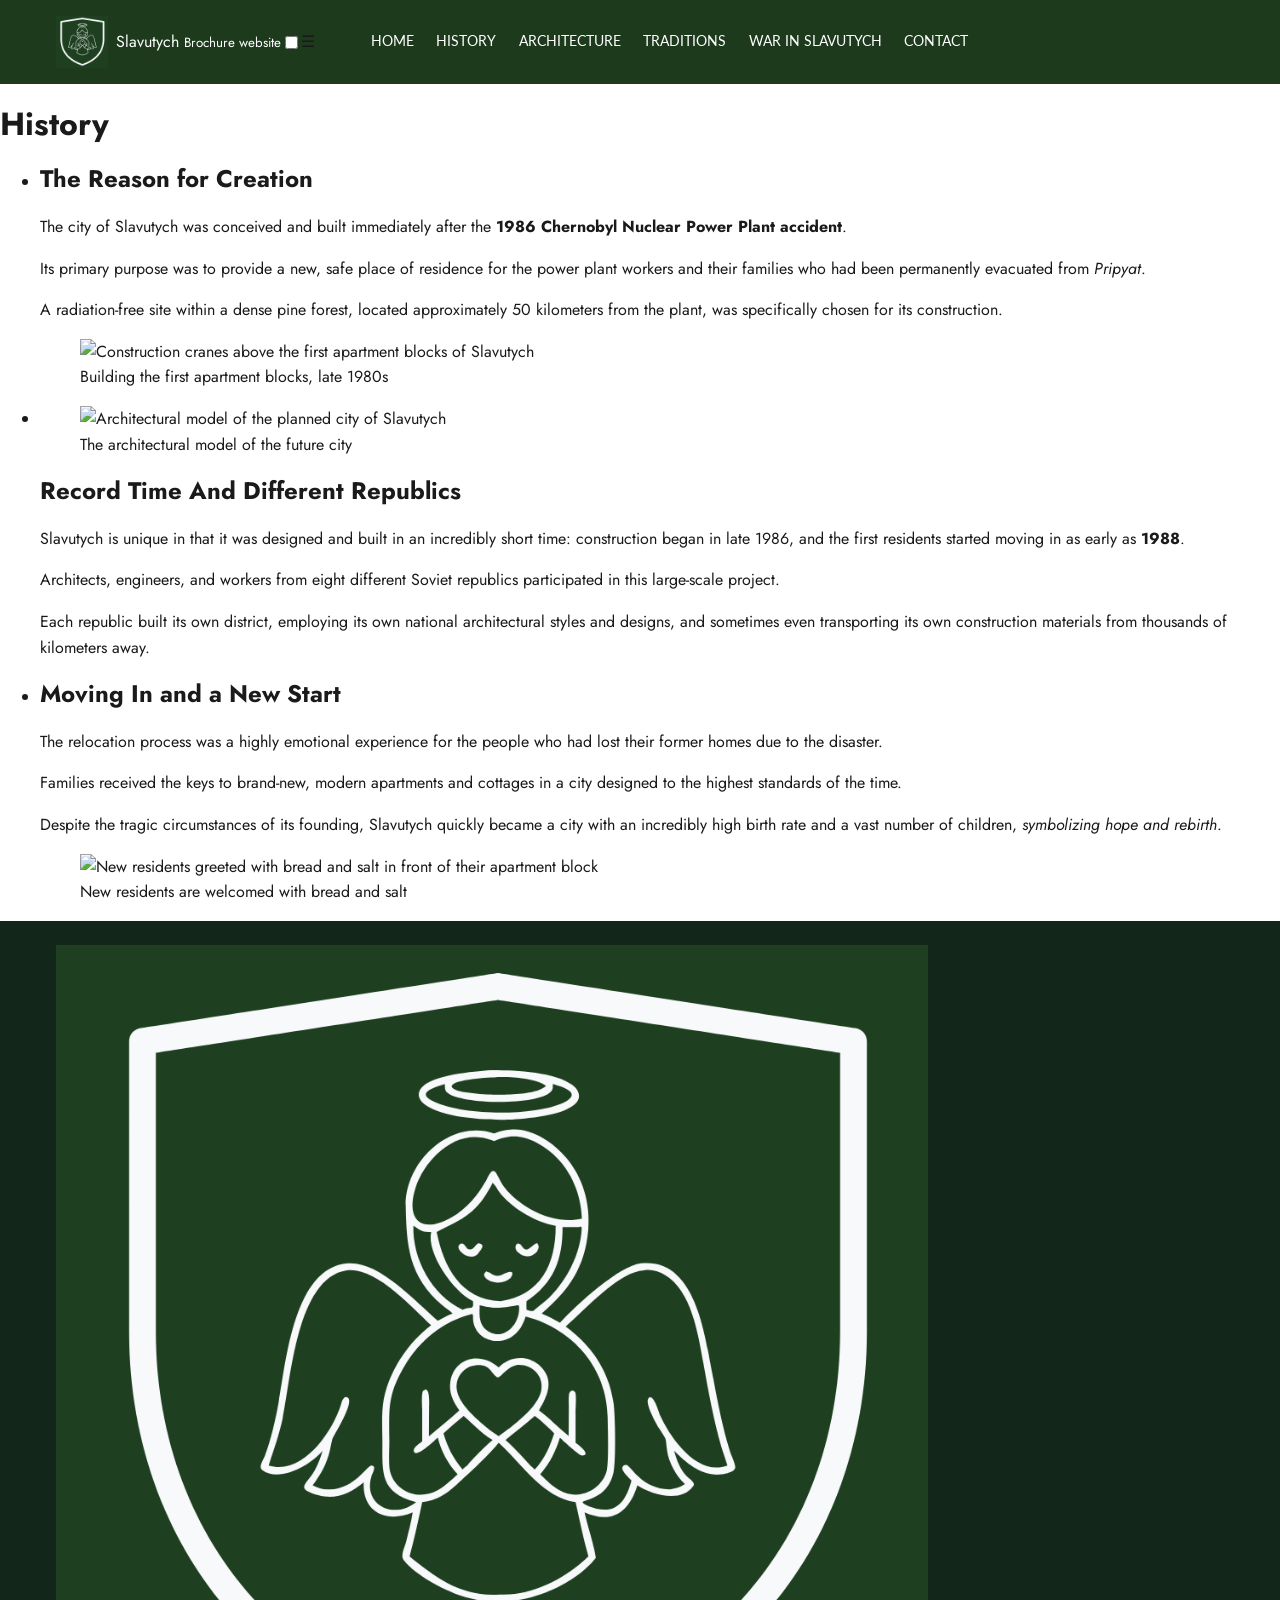
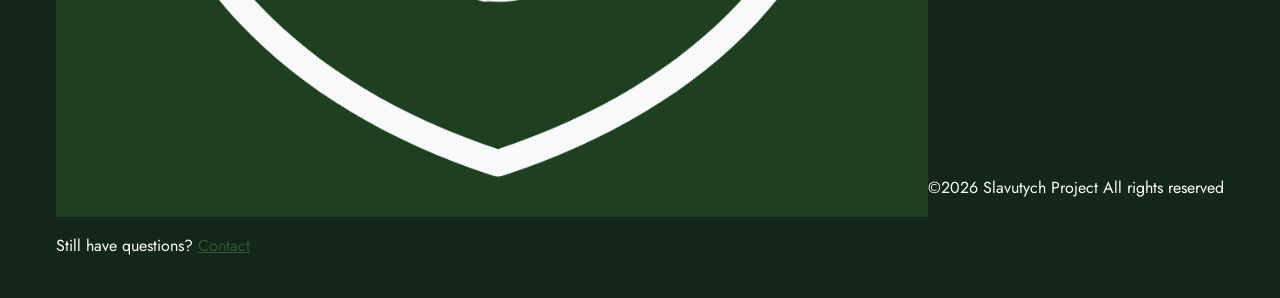
==== history.html @ b5a0e9a0 "Initial project setup, base HTML structure and core styles" ====
﻿<!DOCTYPE html>
<html lang="en">
	<head>
		<meta charset="utf-8" />
		<meta name="viewport" content="width=device-width, initial-scale=1" />
		<meta name="description" content="Why and how Slavutych was built after the 1986 Chernobyl accident, and how its first residents started a new life in the pine forest." />
		<meta name="keywords" content="Slavutych, history, Chernobyl, Pripyat, Ukraine" />
		<meta name="author" content="Hlib Yeromin" />
		<title>Slavutych | History</title>
		<link rel="icon" type="image/svg+xml" href="img/favicon.svg" />
		<link rel="stylesheet" type="text/css" href="https://fonts.googleapis.com/css2?family=Jost:wght@400;500;600;700&amp;family=Lato:wght@400;700&amp;display=swap" />
		<link rel="stylesheet" type="text/css" href="css/style.css" />
	</head>
	<body>
		<header class="site-header">
			<a class="logo" href="index.html">
				<img src="img/logo.png" alt="Slavutych logo" title="Slavutych - home" />
				<span class="logo-name">Slavutych <small>Brochure website</small></span>
			</a>
			<input type="checkbox" id="menu-toggle" class="menu-toggle" />
			<label for="menu-toggle" class="menu-button" title="Menu">&#9776;</label>
			<nav class="main-nav">
				<ul>
					<li><a href="index.html">Home</a></li>
					<li><a href="history.html" aria-current="page">History</a></li>
					<li><a href="architecture.html">Architecture</a></li>
					<li><a href="traditions.html">Traditions</a></li>
					<li><a href="war.html">War in Slavutych</a></li>
					<li><a href="contact.html">Contact</a></li>
				</ul>
			</nav>
		</header>

		<main>
			<h1 class="page-title">History</h1>

			<ul class="stories">
				<li class="story">
					<article>
						<h2>The Reason for Creation</h2>
						<p>The city of Slavutych was conceived and built immediately after the <strong>1986 Chernobyl Nuclear Power Plant accident</strong>.</p>
						<p>Its primary purpose was to provide a new, safe place of residence for the power plant workers and their families who had been permanently evacuated from <em>Pripyat</em>.</p>
						<p>A radiation-free site within a dense pine forest, located approximately 50 kilometers from the plant, was specifically chosen for its construction.</p>
					</article>
					<figure>
						<img src="img/history-construction.jpg" alt="Construction cranes above the first apartment blocks of Slavutych" title="Construction of Slavutych" />
						<figcaption>Building the first apartment blocks, late 1980s</figcaption>
					</figure>
				</li>
				<li class="story">
					<figure>
						<img src="img/history-model.jpg" alt="Architectural model of the planned city of Slavutych" title="Model of Slavutych" />
						<figcaption>The architectural model of the future city</figcaption>
					</figure>
					<article>
						<h2>Record Time And Different Republics</h2>
						<p>Slavutych is unique in that it was designed and built in an incredibly short time: construction began in late 1986, and the first residents started moving in as early as <strong>1988</strong>.</p>
						<p>Architects, engineers, and workers from eight different Soviet republics participated in this large-scale project.</p>
						<p>Each republic built its own district, employing its own national architectural styles and designs, and sometimes even transporting its own construction materials from thousands of kilometers away.</p>
					</article>
				</li>
				<li class="story">
					<article>
						<h2>Moving In and a New Start</h2>
						<p>The relocation process was a highly emotional experience for the people who had lost their former homes due to the disaster.</p>
						<p>Families received the keys to brand-new, modern apartments and cottages in a city designed to the highest standards of the time.</p>
						<p>Despite the tragic circumstances of its founding, Slavutych quickly became a city with an incredibly high birth rate and a vast number of children, <em>symbolizing hope and rebirth</em>.</p>
					</article>
					<figure>
						<img src="img/history-moving-in.jpg" alt="New residents greeted with bread and salt in front of their apartment block" title="Moving in" />
						<figcaption>New residents are welcomed with bread and salt</figcaption>
					</figure>
				</li>
			</ul>

		</main>

		<footer class="site-footer">
			<a class="footer-logo" href="index.html">
				<img src="img/logo.png" alt="Slavutych logo" title="Back to home" />
			</a>
			<p class="copyright">&copy;2026 Slavutych Project <span>All rights reserved</span></p>
			<p class="footer-contact">Still have questions? <a href="contact.html">Contact</a></p>
		</footer>
	</body>
</html>
---- css/style.css ----
﻿/* Main stylesheet */
html {
	font-size: 100%;
}

body {
	margin: 0;
	font-family: "Jost", Arial, sans-serif;
	font-size: 1rem;
	line-height: 1.6;
	color: #1a1a1a;
	background-color: #ffffff;
}

img {
	display: block;
	max-width: 100%;
}

h1, h2, h3 {
	font-family: "Jost", Arial, sans-serif;
	line-height: 1.2;
}

a {
	color: #2d5a2d;
}

a:hover, a:focus {
	color: #13261a;
}

.site-header {
	position: relative;
	display: flex;
	align-items: center;
	padding: 1rem 3.5rem;
	background-color: #1d3a1d;
}

.logo {
	display: flex;
	align-items: center;
	gap: 0.5rem;
	color: #ffffff;
	text-decoration: none;
}

.logo img {
	width: 3.25rem;
	height: auto;
}

.main-nav {
	flex: 1;
	margin-left: 3rem;
}

.main-nav > ul {
	display: flex;
	align-items: center;
	gap: 0.4rem;
	margin: 0;
	padding: 0;
	list-style: none;
}

.main-nav a {
	display: block;
	padding: 0.35rem 0.5rem;
	font-family: "Lato", Arial, sans-serif;
	font-size: 0.85rem;
	text-transform: uppercase;
	text-decoration: none;
	color: #ffffff;
}

.site-footer {
	display: grid;
	grid-template-columns: 1fr auto;
	align-items: end;
	padding: 1.5rem 3.5rem;
	color: #ffffff;
	background-color: #13261a;
}
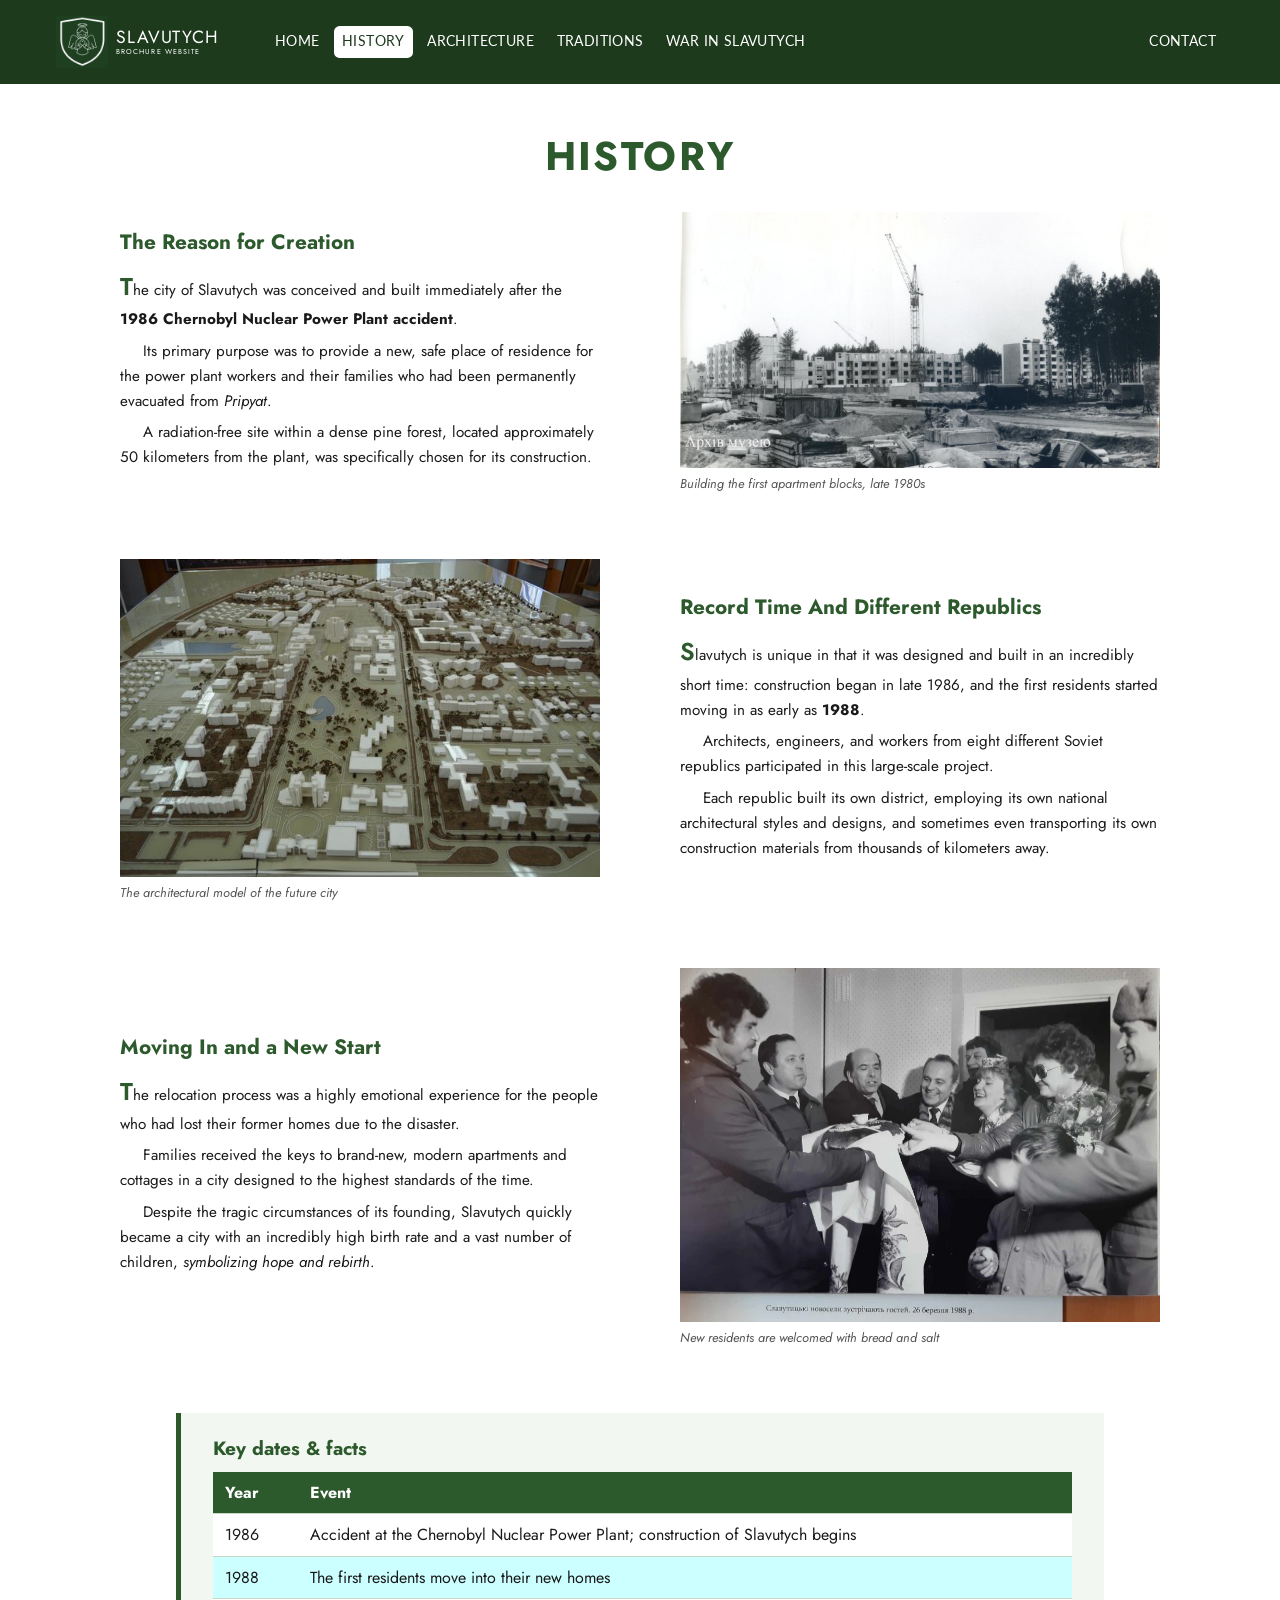
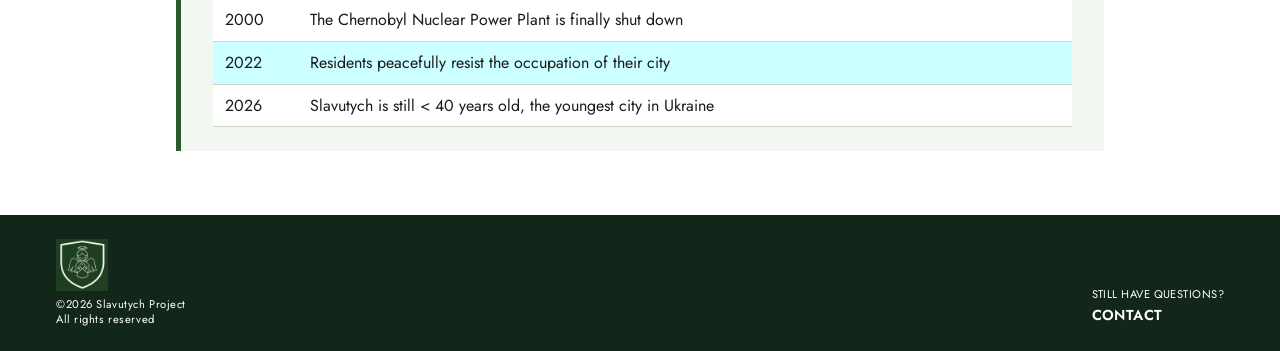
==== commit b0288b8c: "Add Chernobyl timeline table to history page with striped nth-child styling" ====
--- a/history.html
+++ b/history.html
@@ -1,4 +1,4 @@
-﻿<!DOCTYPE html>
+<!DOCTYPE html>
 <html lang="en">
 	<head>
 		<meta charset="utf-8" />
@@ -73,6 +73,39 @@
 				</li>
 			</ul>
 
+			<aside class="fact">
+				<h2>Key dates &amp; facts</h2>
+				<table class="facts-table">
+					<thead>
+						<tr>
+							<th>Year</th>
+							<th>Event</th>
+						</tr>
+					</thead>
+					<tbody>
+						<tr>
+							<td>1986</td>
+							<td>Accident at the Chernobyl Nuclear Power Plant; construction of Slavutych begins</td>
+						</tr>
+						<tr>
+							<td>1988</td>
+							<td>The first residents move into their new homes</td>
+						</tr>
+						<tr>
+							<td>2000</td>
+							<td>The Chernobyl Nuclear Power Plant is finally shut down</td>
+						</tr>
+						<tr>
+							<td>2022</td>
+							<td>Residents peacefully resist the occupation of their city</td>
+						</tr>
+						<tr>
+							<td>2026</td>
+							<td>Slavutych is still &lt; 40 years old, the youngest city in Ukraine</td>
+						</tr>
+					</tbody>
+				</table>
+			</aside>
 		</main>
 
 		<footer class="site-footer">
--- a/css/style.css
+++ b/css/style.css
@@ -30,6 +30,10 @@
 	color: #13261a;
 }
 
+a:active {
+	color: #5f8f3f;
+}
+
 .site-header {
 	position: relative;
 	display: flex;
@@ -49,6 +53,31 @@
 .logo img {
 	width: 3.25rem;
 	height: auto;
+}
+
+.logo-name {
+	font-size: 1.1rem;
+	line-height: 1.1;
+	letter-spacing: 0.05em;
+	text-transform: uppercase;
+}
+
+.logo-name small {
+	display: block;
+	font-size: 0.45rem;
+	letter-spacing: 0.15em;
+}
+
+.logo:hover, .logo:focus {
+	color: #ffffff;
+}
+
+.menu-toggle {
+	display: none;
+}
+
+.menu-button {
+	display: none;
 }
 
 .main-nav {
@@ -65,14 +94,365 @@
 	list-style: none;
 }
 
+.main-nav li:last-child {
+	margin-left: auto;
+}
+
 .main-nav a {
 	display: block;
 	padding: 0.35rem 0.5rem;
 	font-family: "Lato", Arial, sans-serif;
 	font-size: 0.85rem;
+	letter-spacing: 0.03em;
 	text-transform: uppercase;
 	text-decoration: none;
 	color: #ffffff;
+	white-space: nowrap;
+	border-radius: 0.35rem;
+}
+
+.main-nav a:hover, .main-nav a:focus {
+	color: #ffffff;
+	background-color: rgba(255, 255, 255, 0.15);
+}
+
+.main-nav a[aria-current="page"] {
+	color: #1d3a1d;
+	background-color: #ffffff;
+}
+
+.hero {
+	position: relative;
+	display: flex;
+	align-items: center;
+	min-height: 31rem;
+	padding: 0 3.5rem;
+	overflow: hidden;
+	color: #ffffff;
+}
+
+.hero > img {
+	position: absolute;
+	top: 0;
+	left: 0;
+	width: 100%;
+	height: 100%;
+	object-fit: cover;
+	filter: brightness(0.7);
+}
+
+.hero-text {
+	position: relative;
+	max-width: 34rem;
+}
+
+.hero h1 {
+	margin: 0 0 0.5rem;
+	font-size: 2.25rem;
+	letter-spacing: 0.03em;
+	word-spacing: 0.1em;
+	text-transform: uppercase;
+}
+
+.hero p {
+	margin: 0 0 1rem;
+	letter-spacing: 0.04em;
+}
+
+.button {
+	display: inline-block;
+	padding: 0.45rem 1rem;
+	font-weight: 500;
+	letter-spacing: 0.04em;
+	text-transform: uppercase;
+	text-decoration: none;
+	color: #1d3a1d;
+	background-color: #ffffff;
+	border-width: 2px;
+	border-style: solid;
+	border-color: #1d3a1d;
+	border-radius: 0.5rem;
+}
+
+.button:hover, .button:focus {
+	color: #ffffff;
+	background-color: #2d5a2d;
+	border-color: #ffffff;
+}
+
+.chapters {
+	padding: 4rem 3.5rem;
+	text-align: center;
+}
+
+.chapters h2 {
+	max-width: 40rem;
+	margin: 0 auto 2.5rem;
+	font-size: 1.5rem;
+	letter-spacing: 0.06em;
+	text-transform: uppercase;
+}
+
+.cards {
+	display: grid;
+	grid-template-columns: repeat(4, 1fr);
+	gap: 2rem 2.5rem;
+	max-width: 68rem;
+	margin: 0 auto;
+	padding: 0;
+	list-style: none;
+}
+
+.card {
+	position: relative;
+	height: 28rem;
+	overflow: hidden;
+	text-align: left;
+	color: #ffffff;
+	background-color: #1d3a1d;
+}
+
+.card img {
+	width: 100%;
+	height: 100%;
+	object-fit: cover;
+	filter: brightness(0.55);
+	transition: transform 0.4s;
+}
+
+.card:hover img {
+	transform: scale(1.05);
+}
+
+.card h3, .card p, .card a {
+	position: absolute;
+	left: 1rem;
+	right: 1rem;
+	margin: 0;
+}
+
+.card h3 {
+	top: 1rem;
+	font-size: 0.95rem;
+	letter-spacing: 0.08em;
+	text-transform: uppercase;
+}
+
+.card p {
+	top: 4rem;
+	font-size: 0.9rem;
+	font-weight: 500;
+	line-height: 1.6;
+	letter-spacing: 0.08em;
+}
+
+.card a {
+	bottom: 2.5rem;
+	font-size: 0.8rem;
+	font-weight: 600;
+	letter-spacing: 0.05em;
+	text-transform: uppercase;
+	text-decoration: none;
+	color: #ffffff;
+}
+
+.card a:hover, .card a:focus {
+	color: #ffffff;
+	text-decoration: underline;
+}
+
+.page-title {
+	margin: 3rem 0 2rem;
+	font-size: 2.5rem;
+	letter-spacing: 0.06em;
+	word-spacing: 0.2em;
+	text-align: center;
+	text-transform: uppercase;
+	color: #2d5a2d;
+}
+
+.stories {
+	max-width: 65rem;
+	margin: 0 auto;
+	padding: 0 3.5rem;
+	list-style: none;
+}
+
+.story {
+	display: flex;
+	align-items: center;
+	gap: 5rem;
+	margin-bottom: 4rem;
+}
+
+.story > article, .story > figure {
+	flex: 1;
+}
+
+.story h2 {
+	margin: 0 0 0.75rem;
+	font-size: 1.3rem;
+	color: #2d5a2d;
+}
+
+.story p {
+	margin: 0 0 0.4rem;
+	font-size: 0.95rem;
+	line-height: 1.65;
+}
+
+.story p + p {
+	text-indent: 1.5em;
+}
+
+.story article > p:first-of-type::first-letter {
+	font-size: 1.6em;
+	font-weight: 600;
+	color: #2d5a2d;
+}
+
+.story figure {
+	margin: 0;
+}
+
+figcaption {
+	margin-top: 0.4rem;
+	font-size: 0.8rem;
+	font-style: italic;
+	color: #555555;
+}
+
+.fact {
+	box-sizing: border-box;
+	width: calc(100% - 7rem);
+	max-width: 58rem;
+	margin: 0 auto 4rem;
+	padding: 1.5rem 2rem;
+	background-color: #f3f7f1;
+	border-width: 0 0 0 0.35rem;
+	border-style: solid;
+	border-color: #2d5a2d;
+}
+
+.fact h2 {
+	margin: 0 0 0.75rem;
+	font-size: 1.2rem;
+	color: #2d5a2d;
+}
+
+.fact p, .fact ul {
+	margin: 0 0 0.5rem;
+}
+
+.facts-table {
+	width: 100%;
+	border-collapse: collapse;
+}
+
+.facts-table th, .facts-table td {
+	padding: 0.5rem 0.75rem;
+	text-align: left;
+	border-bottom-width: 1px;
+	border-bottom-style: solid;
+	border-bottom-color: #c9d6c3;
+}
+
+.facts-table th {
+	color: #ffffff;
+	background-color: #2d5a2d;
+}
+
+.facts-table tbody tr:nth-child(odd) {
+	background-color: #FFF;
+}
+
+.facts-table tbody tr:nth-child(even) {
+	background-color: #CFF;
+}
+
+.contact {
+	max-width: 26rem;
+	margin: 3rem auto;
+	padding: 0 1rem;
+	text-align: center;
+}
+
+.contact h1 {
+	margin: 0;
+	font-size: 3rem;
+	letter-spacing: 0.04em;
+	word-spacing: 0.1em;
+	text-transform: uppercase;
+}
+
+.contact-intro {
+	margin: 0 0 1rem;
+	font-weight: 500;
+	letter-spacing: 0.03em;
+}
+
+.contact-form fieldset {
+	margin: 0;
+	padding: 0;
+	border-style: none;
+}
+
+.contact-form legend {
+	width: 100%;
+	padding: 0;
+	font-size: 0.8rem;
+	font-weight: 600;
+	text-align: center;
+}
+
+.contact-form label {
+	display: block;
+	margin: 0.75rem 0 0.2rem;
+	font-size: 0.85rem;
+}
+
+.contact-form input, .contact-form select, .contact-form textarea {
+	box-sizing: border-box;
+	width: 100%;
+	padding: 0.5rem;
+	font: inherit;
+	background-color: #ffffff;
+	border-width: 1px;
+	border-style: solid;
+	border-color: #555555;
+	border-radius: 0.25rem;
+}
+
+.contact-form textarea {
+	min-height: 5rem;
+	resize: vertical;
+}
+
+.contact-form input:focus, .contact-form select:focus, .contact-form textarea:focus {
+	border-color: #2d5a2d;
+	outline: 2px solid #a9c9a0;
+}
+
+.contact-form input[type="submit"] {
+	width: 66%;
+	margin-top: 1.75rem;
+	font-size: 0.85rem;
+	letter-spacing: 0.05em;
+	text-transform: uppercase;
+	color: #ffffff;
+	background-color: #2d5a2d;
+	border-color: #1d3a1d;
+	cursor: pointer;
+}
+
+.contact-form input[type="submit"]:hover, .contact-form input[type="submit"]:focus {
+	background-color: #1d3a1d;
+}
+
+.contact .fact {
+	width: 100%;
+	margin: 2.5rem 0 0;
+	text-align: left;
 }
 
 .site-footer {
@@ -82,4 +462,187 @@
 	padding: 1.5rem 3.5rem;
 	color: #ffffff;
 	background-color: #13261a;
-}+}
+
+.footer-logo img {
+	width: 3.25rem;
+	height: auto;
+}
+
+.copyright {
+	grid-column: 1;
+	margin: 0.4rem 0 0;
+	font-size: 0.7rem;
+	line-height: 1.3;
+	letter-spacing: 0.05em;
+}
+
+.copyright span {
+	display: block;
+}
+
+.footer-contact {
+	grid-column: 2;
+	grid-row: 1 / span 2;
+	margin: 0;
+	font-size: 0.7rem;
+	letter-spacing: 0.04em;
+	text-transform: uppercase;
+}
+
+.footer-contact a {
+	display: block;
+	font-size: 0.9rem;
+	font-weight: 600;
+	text-decoration: none;
+	color: #ffffff;
+}
+
+.footer-contact a:hover, .footer-contact a:focus {
+	color: #ffffff;
+	text-decoration: underline;
+}
+
+
+@media screen and (min-width: 769px) {
+	.hero h1 {
+		font-size: 2.5rem;
+	}
+
+	.story figure img {
+		width: 100%;
+	}
+}
+
+@media screen and (min-width: 769px) and (max-width: 1024px) {
+	.site-header {
+		padding: 1rem 1.5rem;
+	}
+
+	.main-nav {
+		margin-left: 1.5rem;
+	}
+
+	.main-nav a {
+		padding: 0.3rem 0.35rem;
+		font-size: 0.72rem;
+	}
+
+	.logo-name {
+		font-size: 0.95rem;
+	}
+
+	.cards {
+		grid-template-columns: repeat(2, 1fr);
+	}
+
+	.story {
+		gap: 2.5rem;
+	}
+}
+
+@media screen and (max-width: 768px) {
+	.site-header {
+		justify-content: space-between;
+		padding: 0.75rem 1rem;
+	}
+
+	.menu-button {
+		display: block;
+		font-size: 2rem;
+		line-height: 1;
+		color: #ffffff;
+		cursor: pointer;
+	}
+
+	.main-nav {
+		position: absolute;
+		top: 100%;
+		right: 0;
+		left: 0;
+		z-index: 100;
+		display: none;
+		margin-left: 0;
+		padding: 0.5rem 1rem 1.25rem;
+		background-color: #1d3a1d;
+	}
+
+	.menu-toggle:checked ~ .main-nav {
+		display: block;
+	}
+
+	.main-nav > ul {
+		flex-direction: column;
+		align-items: stretch;
+		gap: 0.75rem;
+	}
+
+	.main-nav li:last-child {
+		margin-left: 0;
+	}
+
+	.main-nav a {
+		font-size: 1rem;
+		text-align: center;
+	}
+
+	.hero {
+		min-height: 24rem;
+		padding: 0 1rem;
+	}
+
+	.hero h1 {
+		font-size: 1.5rem;
+	}
+
+	.chapters {
+		padding: 2.5rem 1rem;
+	}
+
+	.chapters h2 {
+		font-size: 1.2rem;
+	}
+
+	.cards {
+		grid-template-columns: 1fr;
+		max-width: 20rem;
+	}
+
+	.card {
+		height: 24rem;
+	}
+
+	.page-title {
+		margin: 2rem 0 1.5rem;
+		font-size: 1.9rem;
+	}
+
+	.stories {
+		padding: 0 1rem;
+	}
+
+	.story {
+		flex-direction: column;
+		gap: 1.25rem;
+		margin-bottom: 2.5rem;
+	}
+
+	.story > figure {
+		order: 2;
+		width: 100%;
+	}
+
+	.fact {
+		width: calc(100% - 2rem);
+		margin: 0 auto 2.5rem;
+		padding: 1.25rem;
+	}
+
+	.contact h1 {
+		font-size: 2.2rem;
+	}
+
+	.site-footer {
+		padding: 1.25rem 1rem;
+	}
+}
